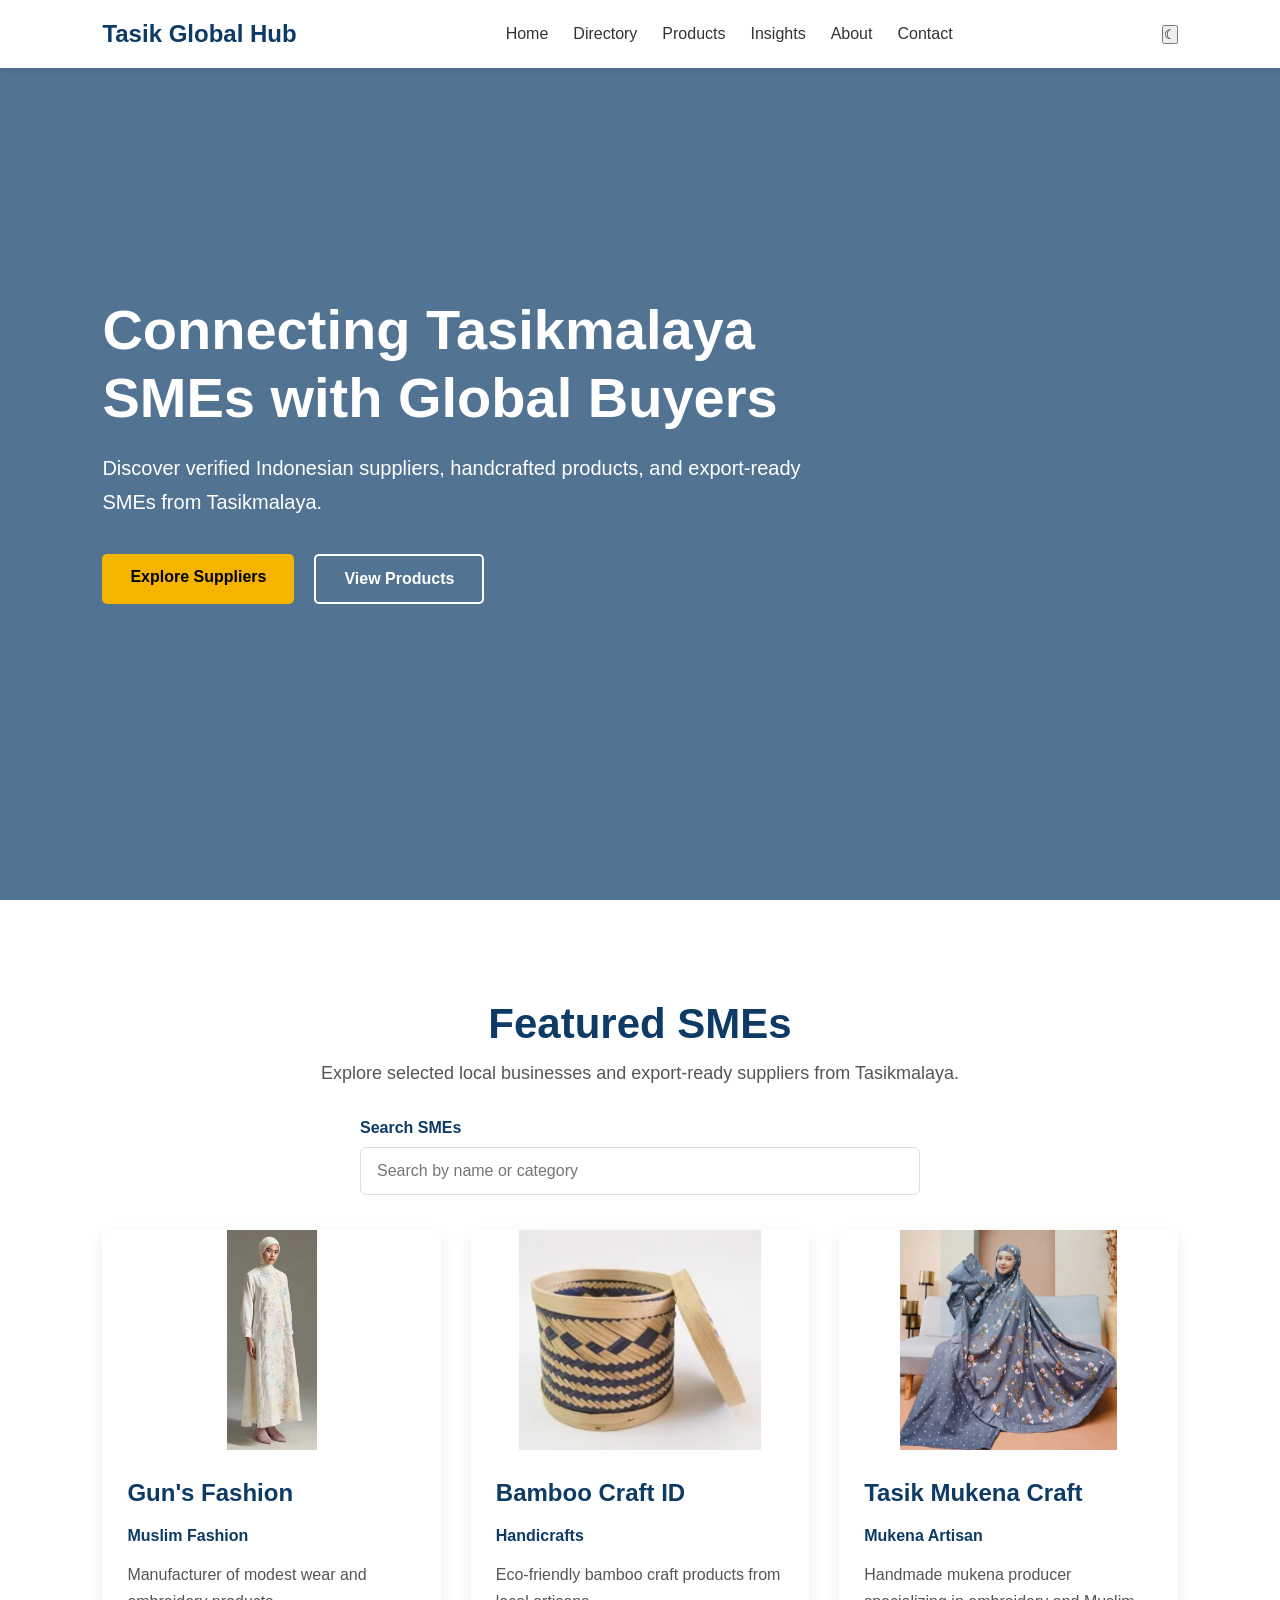
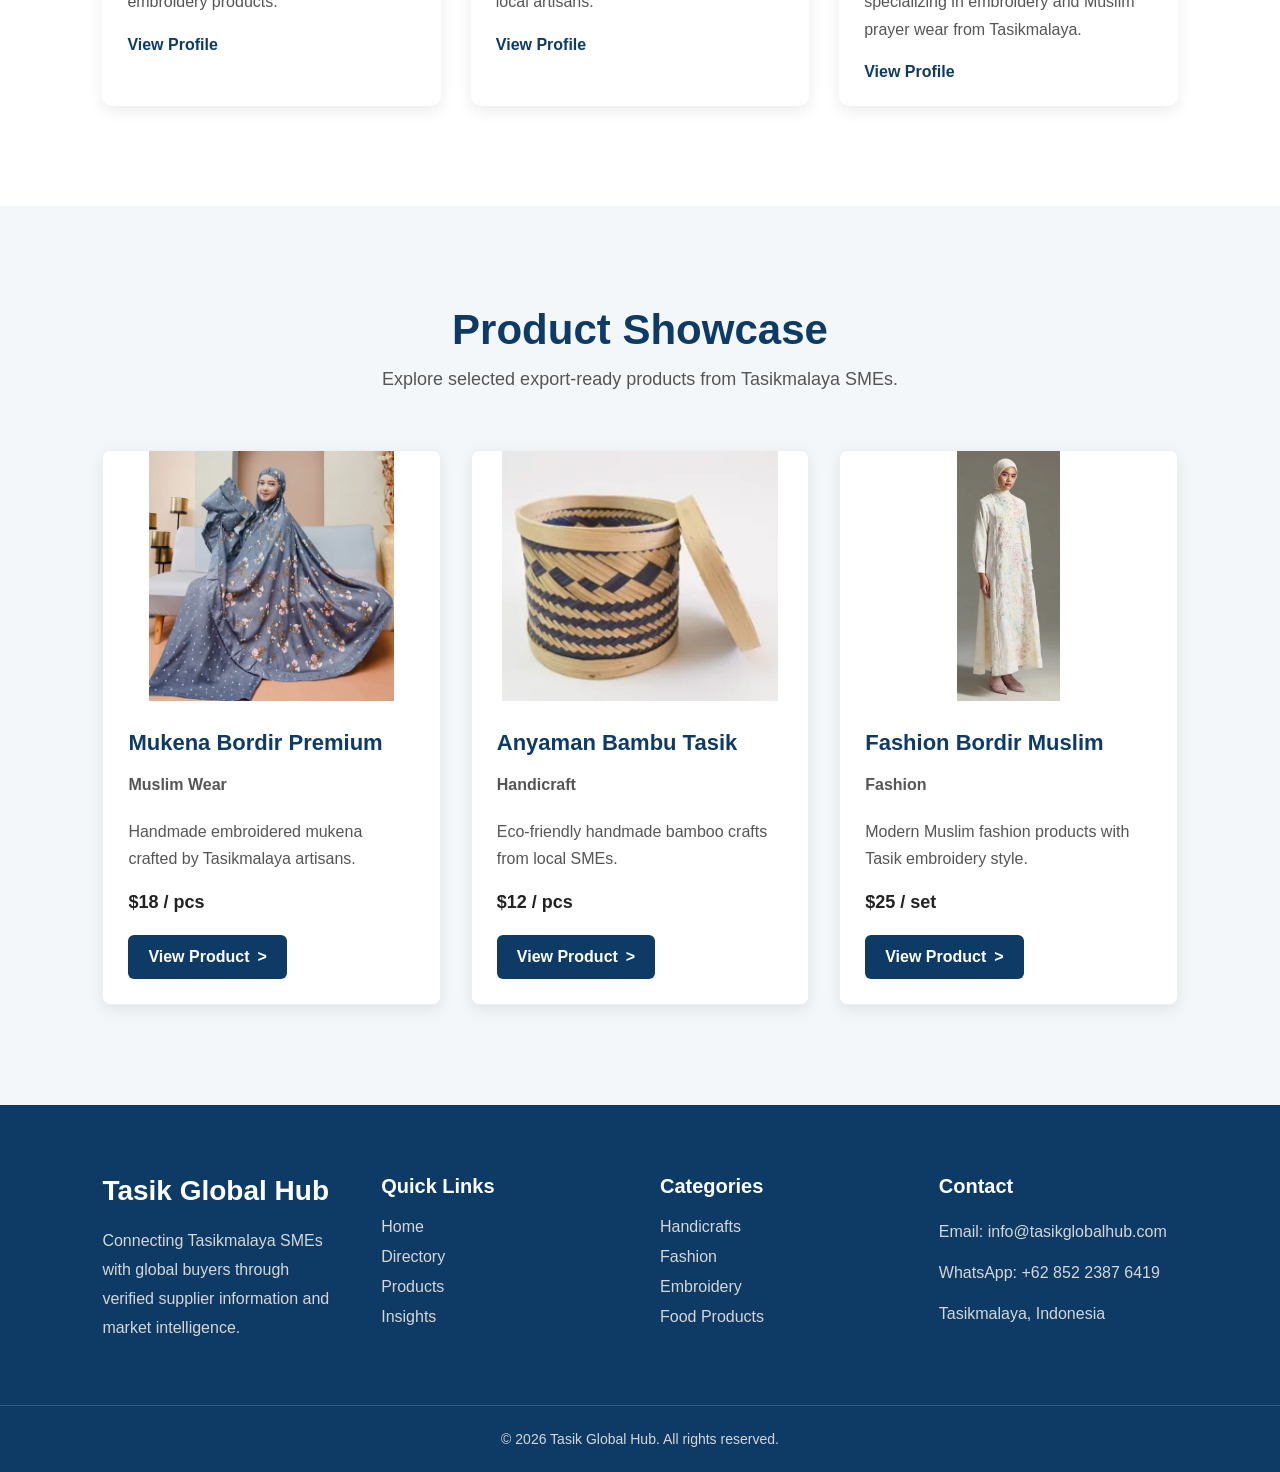
==== index.html @ 056c93d9 "Initial commit UKM Tasik website" ====
<!DOCTYPE html>
<html lang="en">
<head>
    <meta charset="UTF-8">
    <meta name="viewport" content="width=device-width, initial-scale=1.0">

    <title>Tasik Global Hub</title>

    <link rel="stylesheet" href="css/style.css">
</head>

<body>

    <!-- HEADER -->

    <header class="header">

        <div class="logo">
            Tasik Global Hub
        </div>

        <nav class="nav">
            <a href="#home">Home</a>
            <a href="#directory">Directory</a>
            <a href="#">Products</a>
            <a href="#">Insights</a>
            <a href="#">About</a>
            <a href="#contact">Contact</a>
        </nav>

        <button class="theme-toggle" type="button" aria-label="Switch to dark mode" aria-pressed="false">
            <span class="theme-toggle-icon" aria-hidden="true">☾</span>
        </button>

    </header>


    <!-- HERO SECTION -->

    <section class="hero" id="home">

        <div class="hero-content">

            <h1>
                Connecting Tasikmalaya SMEs with Global Buyers
            </h1>

            <p>
                Discover verified Indonesian suppliers, handcrafted products,
                and export-ready SMEs from Tasikmalaya.
            </p>

            <div class="hero-buttons">

                <a href="#directory" class="btn-primary">
                    Explore Suppliers
                </a>

                <a href="#products" class="btn-secondary">
                    View Products
                </a>

            </div>

        </div>

    </section>
<!-- FEATURED SMEs -->

<section class="featured-smes" id="directory">

    <div class="section-title">

        <h2>Featured SMEs</h2>

        <p>
            Explore selected local businesses and export-ready suppliers
            from Tasikmalaya.
        </p>

    </div>


    <div class="sme-search">
        <label for="smeSearchInput">Search SMEs</label>
        <input
            type="search"
            id="smeSearchInput"
            placeholder="Search by name or category"
            autocomplete="off"
        >
    </div>

    <div class="sme-container" id="smeContainer">

    </div>

    <p class="empty-message" id="smeEmptyMessage">
        No SMEs found. Try another name or category.
    </p>

</section>

<!-- PRODUCT SHOWCASE -->

<section class="products-section" id="products">

    <div class="section-title">

        <h2>Product Showcase</h2>

        <p>
            Explore selected export-ready products from Tasikmalaya SMEs.
        </p>

    </div>

    <div class="products-container" id="productsContainer">

    </div>

</section>

<!-- FOOTER -->

<footer class="footer" id="contact">

    <div class="footer-container">

        <!-- COLUMN 1 -->

        <div class="footer-column">

            <h3>Tasik Global Hub</h3>

            <p>
                Connecting Tasikmalaya SMEs with global buyers through
                verified supplier information and market intelligence.
            </p>

        </div>


        <!-- COLUMN 2 -->

        <div class="footer-column">

            <h4>Quick Links</h4>

            <a href="#">Home</a>
            <a href="#">Directory</a>
            <a href="#">Products</a>
            <a href="#">Insights</a>

        </div>


        <!-- COLUMN 3 -->

        <div class="footer-column">

            <h4>Categories</h4>

            <a href="#">Handicrafts</a>
            <a href="#">Fashion</a>
            <a href="#">Embroidery</a>
            <a href="#">Food Products</a>

        </div>


        <!-- COLUMN 4 -->

        <div class="footer-column">

            <h4>Contact</h4>

            <p>Email: info@tasikglobalhub.com</p>

            <p>WhatsApp: +62 852 2387 6419</p>

            <p>Tasikmalaya, Indonesia</p>

        </div>

    </div>


    <!-- FOOTER BOTTOM -->

    <div class="footer-bottom">

        <p>
            © 2026 Tasik Global Hub. All rights reserved.
        </p>

    </div>

</footer>

<script src="js/script.js"></script>

</body>
</html>
---- css/style.css ----
/* RESET */
/* SMOOTH SCROLL */

html {
    scroll-behavior: smooth;
}

section {
    scroll-margin-top: 90px;
}

:root {
    color-scheme: light;

    --color-page: #f4f7fa;
    --color-surface: #ffffff;
    --color-surface-alt: #f4f7fa;
    --color-text: #222222;
    --color-muted: #555555;
    --color-brand: #0d3b66;
    --color-brand-hover: #14508a;
    --color-accent: #f4b400;
    --color-accent-hover: #ffd24d;
    --color-footer-text: #d6d6d6;
    --shadow-card: 0 5px 15px rgba(0,0,0,0.08);
    --shadow-header: 0 2px 10px rgba(0,0,0,0.08);
}

body.dark-mode {
    color-scheme: dark;

    --color-page: #0f1720;
    --color-surface: #17212d;
    --color-surface-alt: #101a25;
    --color-text: #edf3f8;
    --color-muted: #b8c5d1;
    --color-brand: #82c7ff;
    --color-brand-hover: #a9d8ff;
    --color-accent: #ffc857;
    --color-accent-hover: #ffe08a;
    --color-footer-text: #c9d6e2;
    --shadow-card: 0 10px 28px rgba(0,0,0,0.35);
    --shadow-header: 0 2px 18px rgba(0,0,0,0.32);
}

* {
    margin: 0;
    padding: 0;
    box-sizing: border-box;
}


/* BODY */

body {
    font-family: Arial, sans-serif;
    background-color: #f4f7fa;
    color: #222;
}


/* HEADER */

.header {
    width: 100%;
    padding: 20px 8%;

    display: flex;
    justify-content: space-between;
    align-items: center;

    background-color: white;

    position: fixed;
    top: 0;

    box-shadow: 0 2px 10px rgba(0,0,0,0.08);

    z-index: 1000;
}


/* LOGO */

.logo {
    font-size: 24px;
    font-weight: bold;
    color: #0d3b66;
}


/* NAVIGATION */

.nav {
    display: flex;
    gap: 25px;
}

.nav a {
    text-decoration: none;
    color: #333;
    font-weight: 500;
}

.nav a:hover {
    color: #0d3b66;
}


/* HERO SECTION */

.hero {
    width: 100%;
    height: 100vh;

    background: linear-gradient(
        rgba(13,59,102,0.7),
        rgba(13,59,102,0.7)
    ),
    url('https://images.unsplash.com/photo-1520607162513-77705c0f0d4a?q=80&w=1470&auto=format&fit=crop');

    background-size: cover;
    background-position: center;

    display: flex;
    align-items: center;

    padding: 0 8%;

    color: white;
}


/* HERO CONTENT */

.hero-content {
    max-width: 700px;
}

.hero-content h1 {
    font-size: 56px;
    line-height: 1.2;
    margin-bottom: 20px;
}

.hero-content p {
    font-size: 20px;
    line-height: 1.7;
    margin-bottom: 35px;
}


/* BUTTONS */

.hero-buttons {
    display: flex;
    gap: 20px;
}

.btn-primary,
.btn-secondary {
    padding: 14px 28px;
    border-radius: 5px;

    text-decoration: none;

    font-weight: bold;

    transition: 0.3s;
}


/* PRIMARY BUTTON */

.btn-primary {
    background-color: #f4b400;
    color: black;
}

.btn-primary:hover {
    background-color: #ffd24d;
}


/* SECONDARY BUTTON */

.btn-secondary {
    border: 2px solid white;
    color: white;
}

.btn-secondary:hover {
    background-color: white;
    color: #0d3b66;
}

/* FEATURED SMEs */

.featured-smes {
    padding: 100px 8%;
    background-color: white;
}


/* SECTION TITLE */

.section-title {
    text-align: center;
    margin-bottom: 60px;
}

.section-title h2 {
    font-size: 42px;
    color: #0d3b66;
    margin-bottom: 15px;
}

.section-title p {
    font-size: 18px;
    color: #555;
}

.sme-search {
    max-width: 560px;
    margin: -25px auto 35px;
}

.sme-search label {
    display: block;
    margin-bottom: 10px;
    color: #0d3b66;
    font-weight: bold;
}

.sme-search input {
    width: 100%;
    padding: 14px 16px;
    border: 1px solid #d7e0e8;
    border-radius: 6px;
    background-color: #fff;
    color: #222;
    font-size: 16px;
    outline: none;
    transition: 0.3s;
}

.sme-search input:focus {
    border-color: #0d3b66;
    box-shadow: 0 0 0 3px rgba(13,59,102,0.12);
}

.empty-message {
    display: none;
    margin-top: 30px;
    color: #555;
    font-size: 17px;
    text-align: center;
}


/* SME CONTAINER */

.sme-container {
    display: grid;

    grid-template-columns: repeat(auto-fit, minmax(300px, 1fr));

    gap: 30px;
}


/* SME CARD */

.sme-card {
    background-color: #fff;

    border-radius: 10px;

    overflow: hidden;

    box-shadow: 0 5px 15px rgba(0,0,0,0.08);

    transition: 0.3s;
}

.sme-card:hover {
    transform: translateY(-8px);
}


/* IMAGE */

.sme-card img {
    width: 100%;
    height: 220px;

    object-fit: contain;
     background-color: #fff;
}


/* CONTENT */

.sme-content {
    padding: 25px;
}

.sme-content h3 {
    font-size: 24px;
    margin-bottom: 15px;

    color: #0d3b66;
}

.sme-content .sme-category {
    margin-bottom: 12px;
    color: #0d3b66;
    font-weight: bold;
}

.sme-content p {
    font-size: 16px;
    line-height: 1.7;

    color: #555;

    margin-bottom: 20px;
}


/* BUTTON */

.sme-content a {
    text-decoration: none;

    color: #0d3b66;

    font-weight: bold;
}
/* FOOTER */

.footer {
    background-color: #0d3b66;
    color: white;

    padding-top: 70px;
}


/* FOOTER CONTAINER */

.footer-container {
    width: 100%;

    padding: 0 8% 50px;

    display: grid;

    grid-template-columns: repeat(auto-fit, minmax(220px, 1fr));

    gap: 40px;
}


/* FOOTER COLUMN */

.footer-column h3,
.footer-column h4 {
    margin-bottom: 20px;
}

.footer-column h3 {
    font-size: 28px;
}

.footer-column h4 {
    font-size: 20px;
}


/* TEXT */

.footer-column p {
    line-height: 1.8;
    color: #d6d6d6;

    margin-bottom: 12px;
}


/* LINKS */

.footer-column a {
    display: block;

    margin-bottom: 12px;

    text-decoration: none;

    color: #d6d6d6;

    transition: 0.3s;
}

.footer-column a:hover {
    color: #f4b400;
}


/* FOOTER BOTTOM */

.footer-bottom {
    border-top: 1px solid rgba(255,255,255,0.15);

    text-align: center;

    padding: 25px 8%;

    color: #d6d6d6;

    font-size: 14px;
}
/* =========================
   RESPONSIVE MOBILE
========================= */

@media (max-width: 768px) {

    /* HEADER */

    .header {
        flex-direction: column;
        gap: 15px;

        padding: 20px 5%;
    }


    /* NAVIGATION */

    .nav {
        flex-wrap: wrap;
        justify-content: center;

        gap: 15px;
    }


    /* HERO */

    .hero {
        text-align: center;

        justify-content: center;

        padding: 0 5%;
    }


    .hero-content h1 {
        font-size: 38px;
    }


    .hero-content p {
        font-size: 18px;
    }


    /* BUTTONS */

    .hero-buttons {
        flex-direction: column;

        align-items: center;
    }

    section {
        scroll-margin-top: 155px;
    }


    .btn-primary,
    .btn-secondary {
        width: 220px;

        text-align: center;
    }


    /* SECTION TITLE */

    .section-title h2 {
        font-size: 32px;
    }


    /* SME CARD */

    .sme-card img {
        height: 200px;
    }


    /* FOOTER */

    .footer {
        text-align: center;
    }

}

/* PRODUCTS SECTION */

.products-section {
    padding: 100px 8%;
    background-color: #f4f7fa;
}


/* PRODUCTS CONTAINER */

.products-container {
    display: grid;

    grid-template-columns: repeat(auto-fit, minmax(300px, 1fr));

    gap: 30px;
}

/* PRODUCT CARD */

.product-card {
    background-color: white;

    border: 1px solid rgba(13,59,102,0.08);

    border-radius: 8px;

    overflow: hidden;

    box-shadow: 0 5px 15px rgba(0,0,0,0.08);

    color: inherit;

    text-decoration: none;

    transition: transform 0.3s ease, box-shadow 0.3s ease, border-color 0.3s ease;
}

.product-card:hover,
.product-card:focus-visible {
    border-color: rgba(13,59,102,0.22);
    box-shadow: 0 16px 32px rgba(13,59,102,0.15);
    transform: translateY(-8px);
}

.product-card:focus-visible {
    outline: 3px solid rgba(244,180,0,0.55);
    outline-offset: 4px;
}


/* PRODUCT IMAGE */

.product-card img {
    width: 100%;
    height: 250px;

    object-fit: contain;

    background-color: white;

    transition: transform 0.3s ease;
}

.product-card:hover img,
.product-card:focus-visible img {
    transform: scale(1.04);
}


/* PRODUCT CONTENT */

.product-content {
    padding: 25px;
}

.product-content h3 {
    font-size: 22px;

    color: #0d3b66;

    margin-bottom: 15px;
}

.product-category {
    color: #0d3b66;
    font-weight: bold;
}

.product-content p {
    color: #555;

    line-height: 1.7;

    margin-bottom: 20px;
}

.product-content strong {
    display: block;
    margin-bottom: 22px;
    color: #222;
    font-size: 18px;
}


/* PRODUCT BUTTON */

.product-button {
    display: inline-flex;
    align-items: center;
    justify-content: center;
    gap: 8px;

    min-height: 44px;
    padding: 11px 20px;

    background-color: #0d3b66;

    color: white;

    border-radius: 6px;

    font-weight: bold;

    transition: background-color 0.3s ease, transform 0.3s ease;
}

.product-button::after {
    content: ">";
    transition: transform 0.3s ease;
}

.product-card:hover .product-button,
.product-card:focus-visible .product-button {
    background-color: #14508a;
    transform: translateY(-2px);
}

.product-card:hover .product-button::after,
.product-card:focus-visible .product-button::after {
    transform: translateX(4px);
}

@media (max-width: 768px) {
    .products-section {
        padding: 80px 5%;
    }

    .product-card:hover {
        transform: none;
    }

    .product-button {
        width: 100%;
    }
}
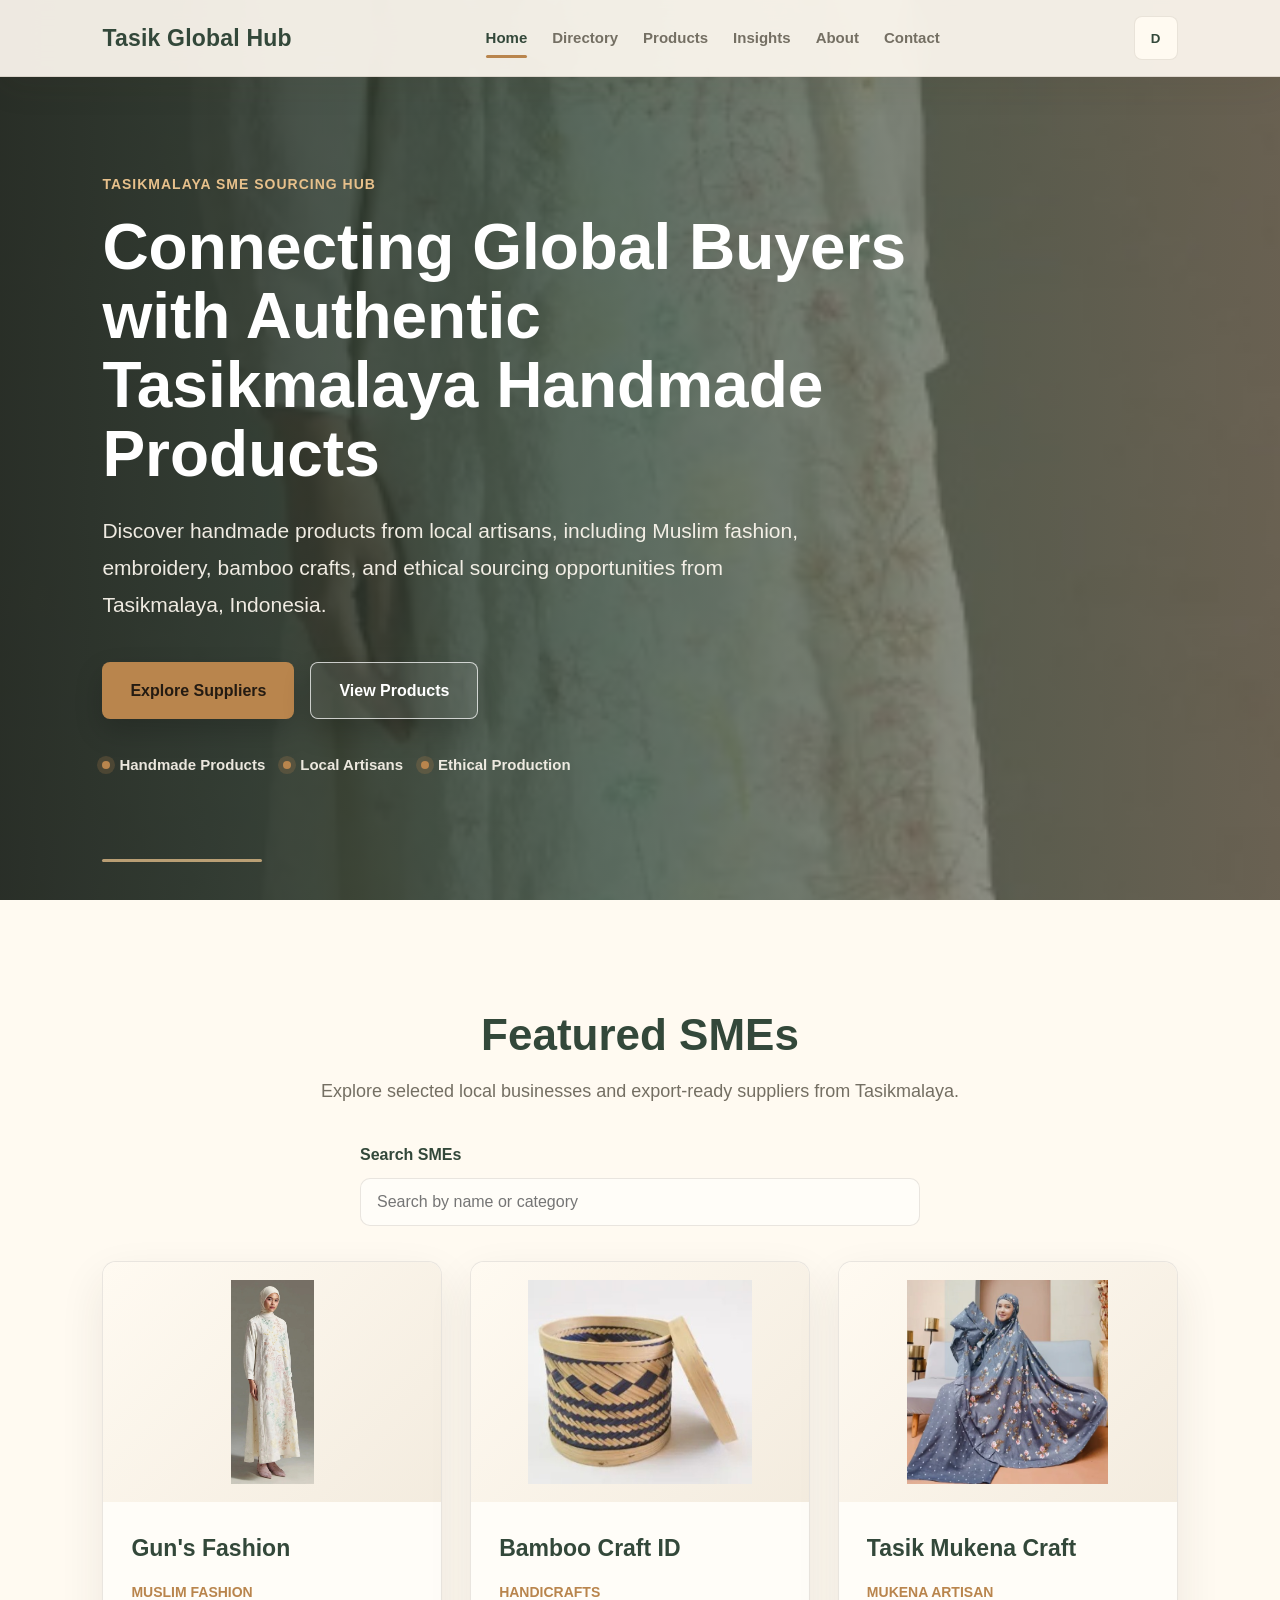
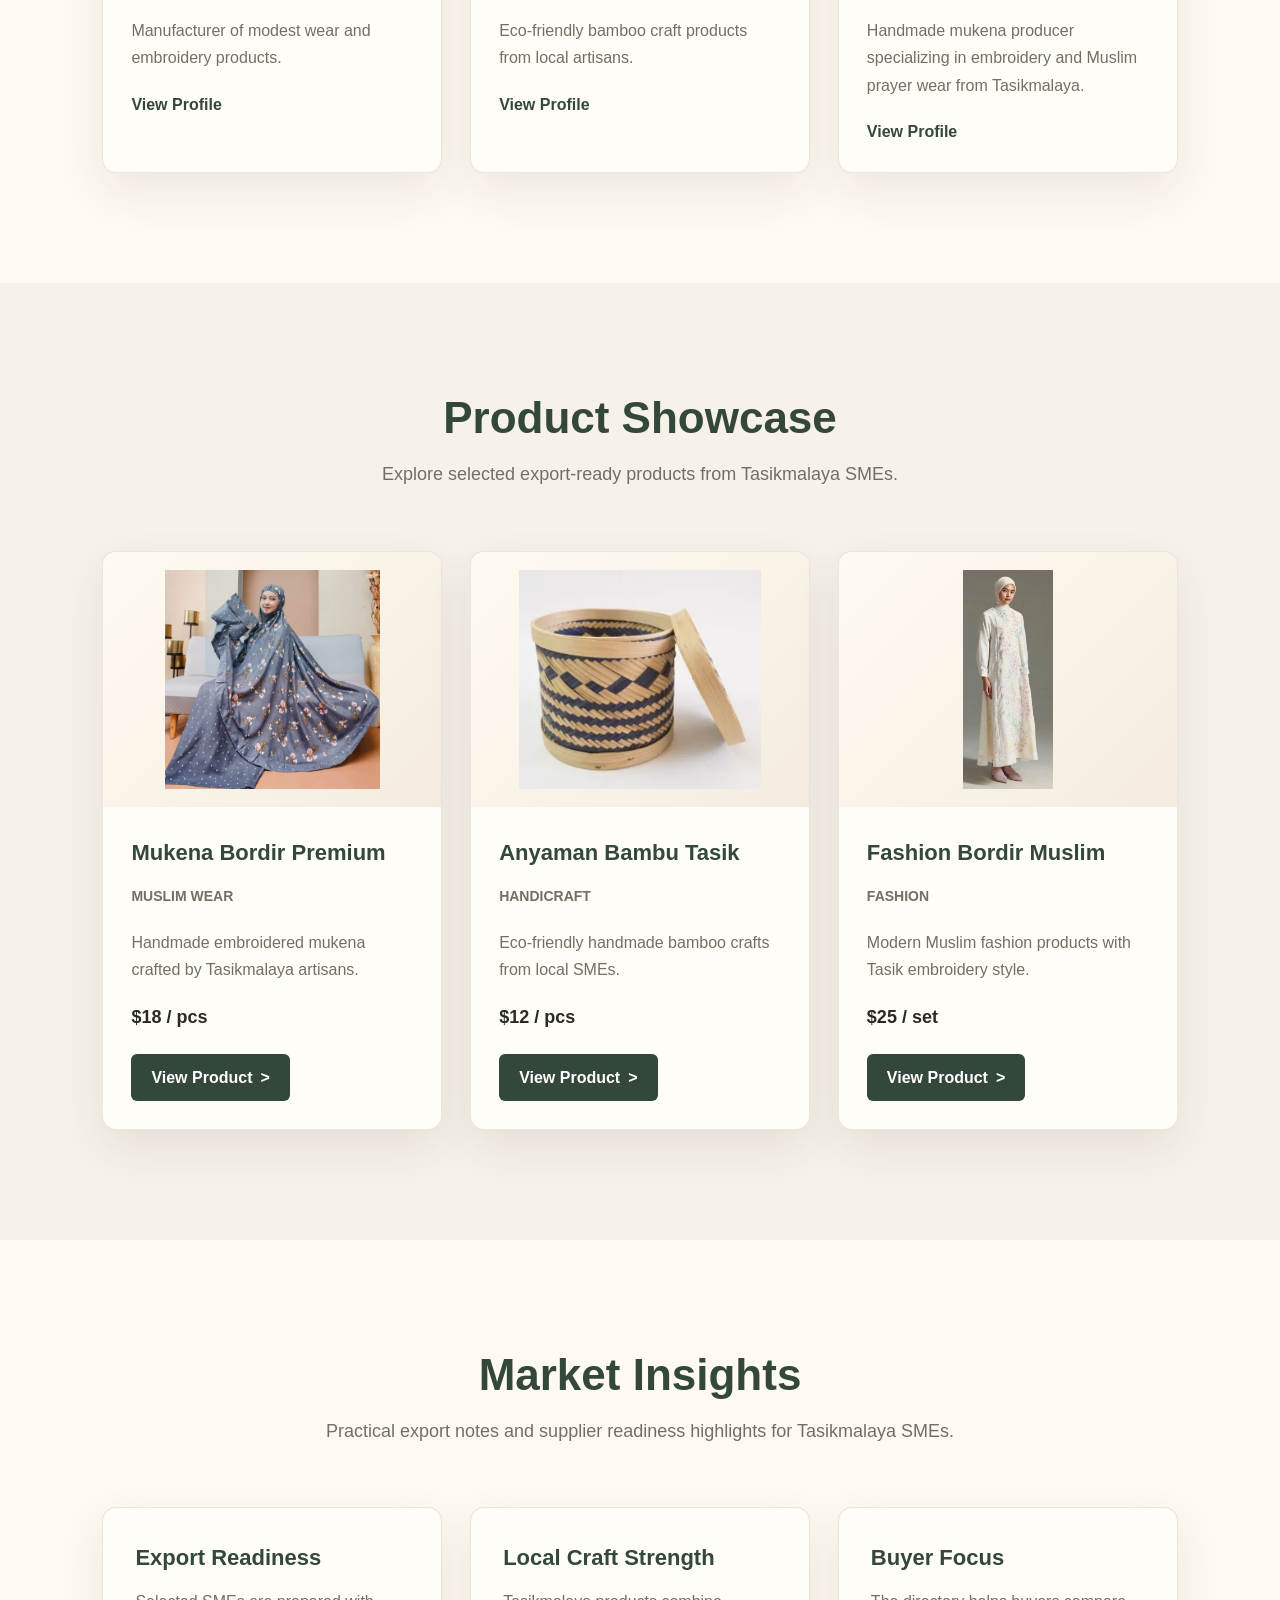
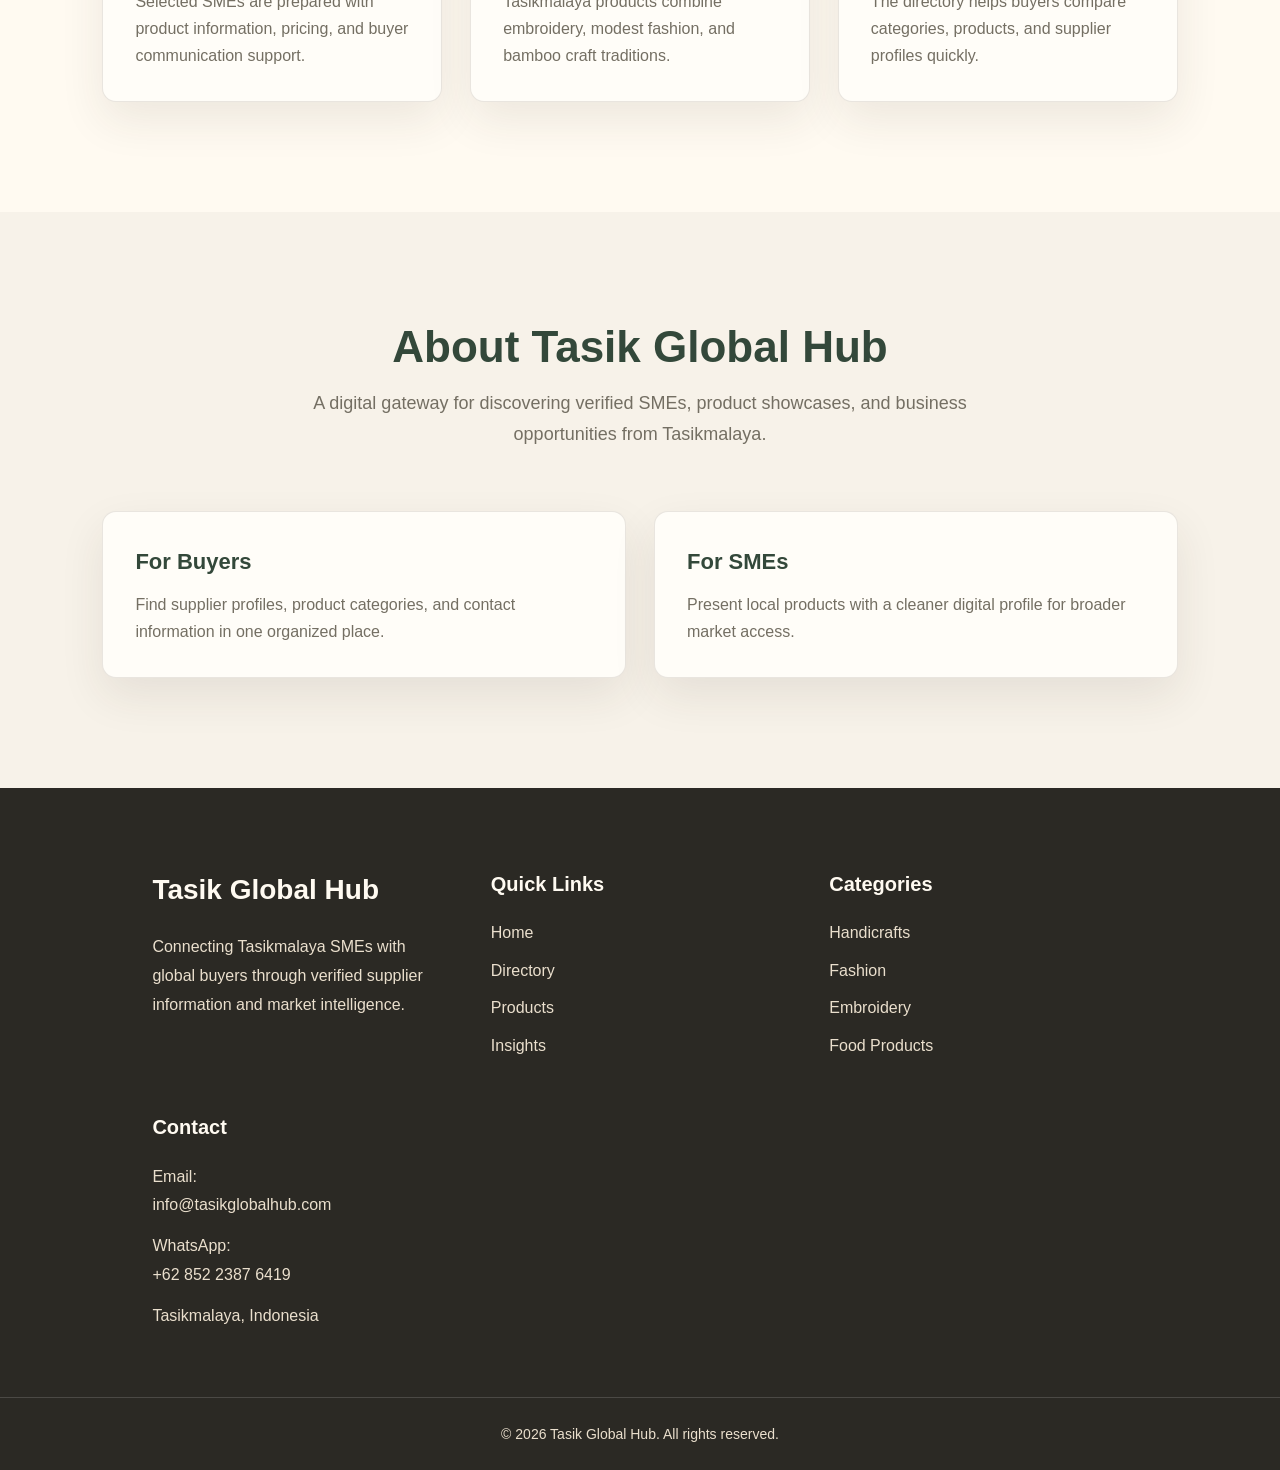
==== commit d561b6b9: "Stable artisan sourcing platform version" ====
--- a/index.html
+++ b/index.html
@@ -19,17 +19,23 @@
             Tasik Global Hub
         </div>
 
+        <button class="nav-toggle" type="button" aria-label="Open navigation menu" aria-expanded="false">
+            <span></span>
+            <span></span>
+            <span></span>
+        </button>
+
         <nav class="nav">
-            <a href="#home">Home</a>
-            <a href="#directory">Directory</a>
-            <a href="#">Products</a>
-            <a href="#">Insights</a>
-            <a href="#">About</a>
-            <a href="#contact">Contact</a>
+            <a href="#home" class="nav-link active">Home</a>
+            <a href="#directory" class="nav-link">Directory</a>
+            <a href="#products" class="nav-link">Products</a>
+            <a href="#insights" class="nav-link">Insights</a>
+            <a href="#about" class="nav-link">About</a>
+            <a href="#contact" class="nav-link">Contact</a>
         </nav>
 
         <button class="theme-toggle" type="button" aria-label="Switch to dark mode" aria-pressed="false">
-            <span class="theme-toggle-icon" aria-hidden="true">☾</span>
+            <span class="theme-toggle-icon" aria-hidden="true">D</span>
         </button>
 
     </header>
@@ -41,13 +47,18 @@
 
         <div class="hero-content">
 
+            <p class="hero-eyebrow">
+                Tasikmalaya SME Sourcing Hub
+            </p>
+
             <h1>
-                Connecting Tasikmalaya SMEs with Global Buyers
+                Connecting Global Buyers with Authentic Tasikmalaya Handmade Products
             </h1>
 
-            <p>
-                Discover verified Indonesian suppliers, handcrafted products,
-                and export-ready SMEs from Tasikmalaya.
+            <p class="hero-subheadline">
+                Discover handmade products from local artisans, including Muslim fashion,
+                embroidery, bamboo crafts, and ethical sourcing opportunities from
+                Tasikmalaya, Indonesia.
             </p>
 
             <div class="hero-buttons">
@@ -60,6 +71,12 @@
                     View Products
                 </a>
 
+            </div>
+
+            <div class="hero-trust" aria-label="Marketplace strengths">
+                <span>Handmade Products</span>
+                <span>Local Artisans</span>
+                <span>Ethical Production</span>
             </div>
 
         </div>
@@ -121,6 +138,77 @@
 
 </section>
 
+<!-- INSIGHTS -->
+
+<section class="info-section" id="insights">
+
+    <div class="section-title">
+
+        <h2>Market Insights</h2>
+
+        <p>
+            Practical export notes and supplier readiness highlights for
+            Tasikmalaya SMEs.
+        </p>
+
+    </div>
+
+    <div class="insight-grid">
+
+        <article class="insight-item">
+            <h3>Export Readiness</h3>
+            <p>Selected SMEs are prepared with product information, pricing, and buyer communication support.</p>
+        </article>
+
+        <article class="insight-item">
+            <h3>Local Craft Strength</h3>
+            <p>Tasikmalaya products combine embroidery, modest fashion, and bamboo craft traditions.</p>
+        </article>
+
+        <article class="insight-item">
+            <h3>Buyer Focus</h3>
+            <p>The directory helps buyers compare categories, products, and supplier profiles quickly.</p>
+        </article>
+
+    </div>
+
+</section>
+
+<!-- ABOUT -->
+
+<section class="about-section" id="about">
+
+    <div class="about-content">
+
+        <div class="section-title">
+
+            <h2>About Tasik Global Hub</h2>
+
+            <p>
+                A digital gateway for discovering verified SMEs, product
+                showcases, and business opportunities from Tasikmalaya.
+            </p>
+
+        </div>
+
+        <div class="about-grid">
+
+            <div>
+                <h3>For Buyers</h3>
+                <p>Find supplier profiles, product categories, and contact information in one organized place.</p>
+            </div>
+
+            <div>
+                <h3>For SMEs</h3>
+                <p>Present local products with a cleaner digital profile for broader market access.</p>
+            </div>
+
+        </div>
+
+    </div>
+
+</section>
+
 <!-- FOOTER -->
 
 <footer class="footer" id="contact">
@@ -147,10 +235,10 @@
 
             <h4>Quick Links</h4>
 
-            <a href="#">Home</a>
-            <a href="#">Directory</a>
-            <a href="#">Products</a>
-            <a href="#">Insights</a>
+            <a href="#home">Home</a>
+            <a href="#directory">Directory</a>
+            <a href="#products">Products</a>
+            <a href="#insights">Insights</a>
 
         </div>
 
@@ -161,10 +249,10 @@
 
             <h4>Categories</h4>
 
-            <a href="#">Handicrafts</a>
-            <a href="#">Fashion</a>
-            <a href="#">Embroidery</a>
-            <a href="#">Food Products</a>
+            <a href="#directory">Handicrafts</a>
+            <a href="#directory">Fashion</a>
+            <a href="#directory">Embroidery</a>
+            <a href="#products">Food Products</a>
 
         </div>
 
@@ -175,9 +263,9 @@
 
             <h4>Contact</h4>
 
-            <p>Email: info@tasikglobalhub.com</p>
-
-            <p>WhatsApp: +62 852 2387 6419</p>
+            <p>Email: <a href="mailto:info@tasikglobalhub.com">info@tasikglobalhub.com</a></p>
+
+            <p>WhatsApp: <a href="https://wa.me/6285223876419">+62 852 2387 6419</a></p>
 
             <p>Tasikmalaya, Indonesia</p>
 
@@ -191,7 +279,7 @@
     <div class="footer-bottom">
 
         <p>
-            © 2026 Tasik Global Hub. All rights reserved.
+            &copy; 2026 Tasik Global Hub. All rights reserved.
         </p>
 
     </div>
--- a/css/style.css
+++ b/css/style.css
@@ -12,18 +12,22 @@
 :root {
     color-scheme: light;
 
-    --color-page: #f4f7fa;
-    --color-surface: #ffffff;
-    --color-surface-alt: #f4f7fa;
-    --color-text: #222222;
-    --color-muted: #555555;
-    --color-brand: #0d3b66;
-    --color-brand-hover: #14508a;
-    --color-accent: #f4b400;
-    --color-accent-hover: #ffd24d;
-    --color-footer-text: #d6d6d6;
-    --shadow-card: 0 5px 15px rgba(0,0,0,0.08);
-    --shadow-header: 0 2px 10px rgba(0,0,0,0.08);
+    --color-page: #f7f2e9;
+    --color-surface: #fffaf1;
+    --color-surface-alt: #efe5d5;
+    --color-card: #fffdf8;
+    --color-text: #2b2924;
+    --color-muted: #746f63;
+    --color-brand: #33483a;
+    --color-brand-hover: #243329;
+    --color-accent: #b9854d;
+    --color-accent-hover: #d3a26d;
+    --color-border: rgba(76, 61, 43, 0.12);
+    --color-footer-text: #eadfcd;
+    --shadow-card: 0 18px 45px rgba(58,45,31,0.09);
+    --shadow-card-hover: 0 24px 58px rgba(58,45,31,0.16);
+    --shadow-header: 0 10px 35px rgba(58,45,31,0.08);
+    --container-max: 1180px;
 }
 
 body.dark-mode {
@@ -32,6 +36,7 @@
     --color-page: #0f1720;
     --color-surface: #17212d;
     --color-surface-alt: #101a25;
+    --color-card: #1d2a36;
     --color-text: #edf3f8;
     --color-muted: #b8c5d1;
     --color-brand: #82c7ff;
@@ -53,9 +58,24 @@
 /* BODY */
 
 body {
-    font-family: Arial, sans-serif;
-    background-color: #f4f7fa;
-    color: #222;
+    font-family: "Segoe UI", Arial, sans-serif;
+    background:
+        linear-gradient(180deg, var(--color-surface) 0%, var(--color-page) 42%, var(--color-surface-alt) 100%);
+    color: var(--color-text);
+    line-height: 1.6;
+}
+
+body::before {
+    content: "";
+    position: fixed;
+    inset: 0;
+    pointer-events: none;
+    background-image:
+        linear-gradient(rgba(76,61,43,0.035) 1px, transparent 1px),
+        linear-gradient(90deg, rgba(76,61,43,0.035) 1px, transparent 1px);
+    background-size: 44px 44px;
+    opacity: 0.45;
+    z-index: -1;
 }
 
 
@@ -63,18 +83,21 @@
 
 .header {
     width: 100%;
-    padding: 20px 8%;
+    padding: 16px 8%;
 
     display: flex;
     justify-content: space-between;
     align-items: center;
-
-    background-color: white;
+    gap: 24px;
+
+    background-color: rgba(255,250,241,0.92);
+    border-bottom: 1px solid var(--color-border);
+    backdrop-filter: blur(18px);
 
     position: fixed;
     top: 0;
 
-    box-shadow: 0 2px 10px rgba(0,0,0,0.08);
+    box-shadow: var(--shadow-header);
 
     z-index: 1000;
 }
@@ -83,9 +106,10 @@
 /* LOGO */
 
 .logo {
-    font-size: 24px;
+    font-size: 23px;
     font-weight: bold;
-    color: #0d3b66;
+    color: var(--color-brand);
+    letter-spacing: 0.2px;
 }
 
 
@@ -93,17 +117,88 @@
 
 .nav {
     display: flex;
+    flex: 1;
     gap: 25px;
+    justify-content: center;
 }
 
 .nav a {
+    position: relative;
+    padding: 8px 0;
     text-decoration: none;
-    color: #333;
-    font-weight: 500;
-}
-
-.nav a:hover {
-    color: #0d3b66;
+    color: var(--color-muted);
+    font-size: 15px;
+    font-weight: 600;
+    transition: color 0.3s ease;
+}
+
+.nav a::after {
+    content: "";
+    position: absolute;
+    left: 0;
+    bottom: 0;
+    width: 100%;
+    height: 3px;
+    border-radius: 999px;
+    background-color: var(--color-accent);
+    transform: scaleX(0);
+    transform-origin: center;
+    transition: transform 0.3s ease;
+}
+
+.nav a:hover,
+.nav a.active {
+    color: var(--color-brand);
+}
+
+.nav a:hover::after,
+.nav a.active::after {
+    transform: scaleX(1);
+}
+
+.nav-toggle {
+    display: none;
+    width: 44px;
+    height: 44px;
+    border: 1px solid var(--color-border);
+    border-radius: 8px;
+    background-color: var(--color-surface);
+    cursor: pointer;
+    align-items: center;
+    justify-content: center;
+    flex-direction: column;
+    gap: 5px;
+}
+
+.nav-toggle span {
+    width: 20px;
+    height: 2px;
+    border-radius: 999px;
+    background-color: var(--color-brand);
+    transition: transform 0.3s ease, opacity 0.3s ease;
+}
+
+.header.nav-open .nav-toggle span:nth-child(1) {
+    transform: translateY(7px) rotate(45deg);
+}
+
+.header.nav-open .nav-toggle span:nth-child(2) {
+    opacity: 0;
+}
+
+.header.nav-open .nav-toggle span:nth-child(3) {
+    transform: translateY(-7px) rotate(-45deg);
+}
+
+.theme-toggle {
+    width: 44px;
+    height: 44px;
+    border: 1px solid var(--color-border);
+    border-radius: 8px;
+    background-color: var(--color-surface);
+    color: var(--color-brand);
+    cursor: pointer;
+    font-weight: 800;
 }
 
 
@@ -111,13 +206,15 @@
 
 .hero {
     width: 100%;
-    height: 100vh;
+    min-height: 100vh;
 
     background: linear-gradient(
-        rgba(13,59,102,0.7),
-        rgba(13,59,102,0.7)
+        90deg,
+        rgba(32,38,31,0.9) 0%,
+        rgba(51,72,58,0.78) 48%,
+        rgba(81,64,45,0.42) 100%
     ),
-    url('https://images.unsplash.com/photo-1520607162513-77705c0f0d4a?q=80&w=1470&auto=format&fit=crop');
+    url('../images/embroidery.jpeg');
 
     background-size: cover;
     background-position: center;
@@ -125,28 +222,54 @@
     display: flex;
     align-items: center;
 
-    padding: 0 8%;
+    padding: 140px 8% 90px;
 
     color: white;
+    position: relative;
+}
+
+.hero::after {
+    content: "";
+    position: absolute;
+    left: 8%;
+    bottom: 38px;
+    width: 160px;
+    height: 3px;
+    border-radius: 999px;
+    background-color: rgba(231,192,139,0.75);
 }
 
 
 /* HERO CONTENT */
 
 .hero-content {
-    max-width: 700px;
+    max-width: 860px;
+    position: relative;
+    z-index: 1;
+}
+
+.hero-eyebrow {
+    margin-bottom: 18px;
+    color: #e7c08b;
+    font-size: 14px;
+    font-weight: bold;
+    letter-spacing: 1px;
+    text-transform: uppercase;
 }
 
 .hero-content h1 {
-    font-size: 56px;
-    line-height: 1.2;
-    margin-bottom: 20px;
-}
-
-.hero-content p {
-    font-size: 20px;
-    line-height: 1.7;
-    margin-bottom: 35px;
+    max-width: 820px;
+    font-size: 64px;
+    line-height: 1.08;
+    margin-bottom: 24px;
+}
+
+.hero-subheadline {
+    max-width: 720px;
+    font-size: 21px;
+    line-height: 1.75;
+    margin-bottom: 38px;
+    color: rgba(255,250,241,0.92);
 }
 
 
@@ -154,51 +277,89 @@
 
 .hero-buttons {
     display: flex;
-    gap: 20px;
+    gap: 16px;
+    flex-wrap: wrap;
 }
 
 .btn-primary,
 .btn-secondary {
-    padding: 14px 28px;
-    border-radius: 5px;
+    display: inline-flex;
+    align-items: center;
+    justify-content: center;
+    min-height: 52px;
+    padding: 15px 28px;
+    border-radius: 8px;
 
     text-decoration: none;
 
     font-weight: bold;
 
-    transition: 0.3s;
+    box-shadow: 0 12px 28px rgba(0,0,0,0.18);
+
+    transition: background-color 0.3s ease, color 0.3s ease, transform 0.3s ease, box-shadow 0.3s ease;
 }
 
 
 /* PRIMARY BUTTON */
 
 .btn-primary {
-    background-color: #f4b400;
-    color: black;
+    background-color: var(--color-accent);
+    color: #241b12;
 }
 
 .btn-primary:hover {
-    background-color: #ffd24d;
+    background-color: var(--color-accent-hover);
+    transform: translateY(-3px);
+    box-shadow: 0 16px 34px rgba(0,0,0,0.24);
 }
 
 
 /* SECONDARY BUTTON */
 
 .btn-secondary {
-    border: 2px solid white;
+    border: 1px solid rgba(255,255,255,0.72);
+    background-color: rgba(255,255,255,0.08);
     color: white;
 }
 
 .btn-secondary:hover {
     background-color: white;
-    color: #0d3b66;
+    color: var(--color-brand);
+    transform: translateY(-3px);
+    box-shadow: 0 16px 34px rgba(0,0,0,0.24);
+}
+
+.hero-trust {
+    display: flex;
+    flex-wrap: wrap;
+    gap: 18px;
+    margin-top: 34px;
+    color: rgba(255,250,241,0.9);
+    font-size: 15px;
+    font-weight: bold;
+}
+
+.hero-trust span {
+    display: inline-flex;
+    align-items: center;
+    gap: 9px;
+}
+
+.hero-trust span::before {
+    content: "";
+    width: 8px;
+    height: 8px;
+    border-radius: 50%;
+    background-color: var(--color-accent);
+    box-shadow: 0 0 0 5px rgba(185,133,77,0.22);
 }
 
 /* FEATURED SMEs */
 
 .featured-smes {
-    padding: 100px 8%;
-    background-color: white;
+    padding: 110px 8%;
+    background-color: var(--color-surface);
+    position: relative;
 }
 
 
@@ -206,18 +367,21 @@
 
 .section-title {
     text-align: center;
-    margin-bottom: 60px;
+    max-width: 760px;
+    margin: 0 auto 60px;
 }
 
 .section-title h2 {
-    font-size: 42px;
-    color: #0d3b66;
+    font-size: 44px;
+    line-height: 1.15;
+    color: var(--color-brand);
     margin-bottom: 15px;
 }
 
 .section-title p {
     font-size: 18px;
-    color: #555;
+    color: var(--color-muted);
+    line-height: 1.75;
 }
 
 .sme-search {
@@ -228,31 +392,31 @@
 .sme-search label {
     display: block;
     margin-bottom: 10px;
-    color: #0d3b66;
+    color: var(--color-brand);
     font-weight: bold;
 }
 
 .sme-search input {
     width: 100%;
     padding: 14px 16px;
-    border: 1px solid #d7e0e8;
-    border-radius: 6px;
-    background-color: #fff;
-    color: #222;
+    border: 1px solid var(--color-border);
+    border-radius: 10px;
+    background-color: var(--color-card);
+    color: var(--color-text);
     font-size: 16px;
     outline: none;
     transition: 0.3s;
 }
 
 .sme-search input:focus {
-    border-color: #0d3b66;
-    box-shadow: 0 0 0 3px rgba(13,59,102,0.12);
+    border-color: var(--color-accent);
+    box-shadow: 0 0 0 4px rgba(185,133,77,0.15);
 }
 
 .empty-message {
     display: none;
     margin-top: 30px;
-    color: #555;
+    color: var(--color-muted);
     font-size: 17px;
     text-align: center;
 }
@@ -262,67 +426,79 @@
 
 .sme-container {
     display: grid;
-
-    grid-template-columns: repeat(auto-fit, minmax(300px, 1fr));
-
-    gap: 30px;
+    max-width: var(--container-max);
+    margin: 0 auto;
+
+    grid-template-columns: repeat(auto-fit, minmax(280px, 1fr));
+
+    gap: 28px;
 }
 
 
 /* SME CARD */
 
 .sme-card {
-    background-color: #fff;
-
-    border-radius: 10px;
+    background-color: var(--color-card);
+
+    border: 1px solid var(--color-border);
+
+    border-radius: 14px;
 
     overflow: hidden;
 
-    box-shadow: 0 5px 15px rgba(0,0,0,0.08);
-
-    transition: 0.3s;
+    box-shadow: var(--shadow-card);
+
+    transition: transform 0.3s ease, box-shadow 0.3s ease, border-color 0.3s ease;
 }
 
 .sme-card:hover {
-    transform: translateY(-8px);
+    border-color: rgba(185,133,77,0.28);
+    box-shadow: var(--shadow-card-hover);
+    transform: translateY(-6px);
 }
 
 
 /* IMAGE */
 
 .sme-card img {
+    display: block;
     width: 100%;
-    height: 220px;
+    height: 240px;
+    padding: 18px;
 
     object-fit: contain;
-     background-color: #fff;
+    object-position: center;
+    background:
+        linear-gradient(135deg, rgba(255,250,241,0.96), rgba(239,229,213,0.72));
 }
 
 
 /* CONTENT */
 
 .sme-content {
-    padding: 25px;
+    padding: 28px;
 }
 
 .sme-content h3 {
-    font-size: 24px;
+    font-size: 23px;
     margin-bottom: 15px;
 
-    color: #0d3b66;
+    color: var(--color-brand);
 }
 
 .sme-content .sme-category {
     margin-bottom: 12px;
-    color: #0d3b66;
+    color: var(--color-accent);
     font-weight: bold;
+    font-size: 14px;
+    text-transform: uppercase;
 }
 
 .sme-content p {
     font-size: 16px;
     line-height: 1.7;
 
-    color: #555;
+    color: var(--color-muted);
 
     margin-bottom: 20px;
 }
@@ -333,17 +509,22 @@
 .sme-content a {
     text-decoration: none;
 
-    color: #0d3b66;
+    color: var(--color-brand);
 
     font-weight: bold;
+    transition: color 0.3s ease;
+}
+
+.sme-content a:hover {
+    color: var(--color-accent);
 }
 /* FOOTER */
 
 .footer {
-    background-color: #0d3b66;
+    background-color: #2b2924;
     color: white;
 
-    padding-top: 70px;
+    padding-top: 80px;
 }
 
 
@@ -352,7 +533,9 @@
 .footer-container {
     width: 100%;
 
-    padding: 0 8% 50px;
+    max-width: var(--container-max);
+    margin: 0 auto;
+    padding: 0 8% 54px;
 
     display: grid;
 
@@ -367,6 +550,7 @@
 .footer-column h3,
 .footer-column h4 {
     margin-bottom: 20px;
+    color: #fffaf1;
 }
 
 .footer-column h3 {
@@ -382,7 +566,7 @@
 
 .footer-column p {
     line-height: 1.8;
-    color: #d6d6d6;
+    color: var(--color-footer-text);
 
     margin-bottom: 12px;
 }
@@ -397,13 +581,13 @@
 
     text-decoration: none;
 
-    color: #d6d6d6;
+    color: var(--color-footer-text);
 
     transition: 0.3s;
 }
 
 .footer-column a:hover {
-    color: #f4b400;
+    color: var(--color-accent-hover);
 }
 
 
@@ -416,7 +600,7 @@
 
     padding: 25px 8%;
 
-    color: #d6d6d6;
+    color: var(--color-footer-text);
 
     font-size: 14px;
 }
@@ -429,20 +613,53 @@
     /* HEADER */
 
     .header {
+        flex-direction: row;
+        flex-wrap: wrap;
+        gap: 12px;
+
+        padding: 16px 5%;
+    }
+
+    .logo {
+        flex: 1;
+        font-size: 20px;
+    }
+
+    .nav-toggle {
+        display: inline-flex;
+    }
+
+
+    /* NAVIGATION */
+
+    .nav {
+        display: none;
+        flex: 0 0 100%;
         flex-direction: column;
-        gap: 15px;
-
-        padding: 20px 5%;
-    }
-
-
-    /* NAVIGATION */
-
-    .nav {
-        flex-wrap: wrap;
-        justify-content: center;
-
-        gap: 15px;
+        gap: 4px;
+        width: 100%;
+        padding: 12px;
+        border: 1px solid var(--color-border);
+        border-radius: 12px;
+        background-color: var(--color-surface);
+        box-shadow: var(--shadow-card);
+    }
+
+    .header.nav-open .nav {
+        display: flex;
+    }
+
+    .nav a {
+        padding: 12px 14px;
+        border-radius: 6px;
+    }
+
+    .nav a::after {
+        display: none;
+    }
+
+    .nav a.active {
+        background-color: var(--color-surface-alt);
     }
 
 
@@ -453,17 +670,35 @@
 
         justify-content: center;
 
-        padding: 0 5%;
+        min-height: 100vh;
+        padding: 150px 5% 70px;
+        background: linear-gradient(
+            rgba(32,38,31,0.88),
+            rgba(51,72,58,0.74)
+        ),
+        url('../images/embroidery.jpeg');
+        background-size: cover;
+        background-position: center;
     }
 
 
     .hero-content h1 {
-        font-size: 38px;
-    }
-
-
-    .hero-content p {
-        font-size: 18px;
+        font-size: 40px;
+        line-height: 1.12;
+    }
+
+    .hero::after {
+        left: 50%;
+        bottom: 34px;
+        transform: translateX(-50%);
+        width: 110px;
+    }
+
+
+    .hero-subheadline {
+        font-size: 17px;
+        line-height: 1.65;
+        margin-bottom: 30px;
     }
 
 
@@ -472,7 +707,7 @@
     .hero-buttons {
         flex-direction: column;
 
-        align-items: center;
+        align-items: stretch;
     }
 
     section {
@@ -482,9 +717,18 @@
 
     .btn-primary,
     .btn-secondary {
-        width: 220px;
+        width: 100%;
+        max-width: 280px;
+        margin: 0 auto;
 
         text-align: center;
+    }
+
+    .hero-trust {
+        justify-content: center;
+        gap: 12px 18px;
+        margin-top: 28px;
+        font-size: 14px;
     }
 
 
@@ -498,7 +742,8 @@
     /* SME CARD */
 
     .sme-card img {
-        height: 200px;
+        height: 220px;
+        padding: 16px;
     }
 
 
@@ -513,8 +758,8 @@
 /* PRODUCTS SECTION */
 
 .products-section {
-    padding: 100px 8%;
-    background-color: #f4f7fa;
+    padding: 110px 8%;
+    background-color: var(--color-page);
 }
 
 
@@ -522,24 +767,26 @@
 
 .products-container {
     display: grid;
-
-    grid-template-columns: repeat(auto-fit, minmax(300px, 1fr));
-
-    gap: 30px;
+    max-width: var(--container-max);
+    margin: 0 auto;
+
+    grid-template-columns: repeat(auto-fit, minmax(280px, 1fr));
+
+    gap: 28px;
 }
 
 /* PRODUCT CARD */
 
 .product-card {
-    background-color: white;
-
-    border: 1px solid rgba(13,59,102,0.08);
-
-    border-radius: 8px;
+    background-color: var(--color-card);
+
+    border: 1px solid var(--color-border);
+
+    border-radius: 14px;
 
     overflow: hidden;
 
-    box-shadow: 0 5px 15px rgba(0,0,0,0.08);
+    box-shadow: var(--shadow-card);
 
     color: inherit;
 
@@ -550,13 +797,13 @@
 
 .product-card:hover,
 .product-card:focus-visible {
-    border-color: rgba(13,59,102,0.22);
-    box-shadow: 0 16px 32px rgba(13,59,102,0.15);
-    transform: translateY(-8px);
+    border-color: rgba(185,133,77,0.28);
+    box-shadow: var(--shadow-card-hover);
+    transform: translateY(-6px);
 }
 
 .product-card:focus-visible {
-    outline: 3px solid rgba(244,180,0,0.55);
+    outline: 3px solid rgba(185,133,77,0.45);
     outline-offset: 4px;
 }
 
@@ -564,43 +811,49 @@
 /* PRODUCT IMAGE */
 
 .product-card img {
+    display: block;
     width: 100%;
-    height: 250px;
+    height: 255px;
+    padding: 18px;
 
     object-fit: contain;
-
-    background-color: white;
+    object-position: center;
+
+    background:
+        linear-gradient(135deg, rgba(255,250,241,0.96), rgba(239,229,213,0.72));
 
     transition: transform 0.3s ease;
 }
 
 .product-card:hover img,
 .product-card:focus-visible img {
-    transform: scale(1.04);
+    transform: scale(1.02);
 }
 
 
 /* PRODUCT CONTENT */
 
 .product-content {
-    padding: 25px;
+    padding: 28px;
 }
 
 .product-content h3 {
     font-size: 22px;
 
-    color: #0d3b66;
+    color: var(--color-brand);
 
     margin-bottom: 15px;
 }
 
 .product-category {
-    color: #0d3b66;
+    color: var(--color-accent);
     font-weight: bold;
+    font-size: 14px;
+    text-transform: uppercase;
 }
 
 .product-content p {
-    color: #555;
+    color: var(--color-muted);
 
     line-height: 1.7;
 
@@ -610,7 +863,7 @@
 .product-content strong {
     display: block;
     margin-bottom: 22px;
-    color: #222;
+    color: var(--color-text);
     font-size: 18px;
 }
 
@@ -626,7 +879,7 @@
     min-height: 44px;
     padding: 11px 20px;
 
-    background-color: #0d3b66;
+    background-color: var(--color-brand);
 
     color: white;
 
@@ -644,7 +897,7 @@
 
 .product-card:hover .product-button,
 .product-card:focus-visible .product-button {
-    background-color: #14508a;
+    background-color: var(--color-brand-hover);
     transform: translateY(-2px);
 }
 
@@ -653,6 +906,236 @@
     transform: translateX(4px);
 }
 
+.info-section,
+.about-section {
+    padding: 110px 8%;
+}
+
+.info-section {
+    background-color: var(--color-surface);
+}
+
+.about-section {
+    background-color: var(--color-page);
+}
+
+.insight-grid,
+.about-grid {
+    display: grid;
+    max-width: var(--container-max);
+    margin: 0 auto;
+    grid-template-columns: repeat(auto-fit, minmax(240px, 1fr));
+    gap: 28px;
+}
+
+.insight-item,
+.about-grid div {
+    background-color: var(--color-card);
+    border: 1px solid var(--color-border);
+    border-radius: 14px;
+    padding: 32px;
+    box-shadow: var(--shadow-card);
+}
+
+.insight-item h3,
+.about-grid h3 {
+    margin-bottom: 12px;
+    color: var(--color-brand);
+    font-size: 22px;
+}
+
+.insight-item p,
+.about-grid p {
+    color: var(--color-muted);
+    line-height: 1.7;
+}
+
+/* ARTISAN PROFILE PAGES */
+
+.profile-page {
+    padding: 118px 8% 90px;
+    background:
+        linear-gradient(180deg, rgba(255,250,241,0.96), rgba(247,242,233,0.96)),
+        var(--color-page);
+}
+
+.profile-shell {
+    max-width: var(--container-max);
+    margin: 0 auto;
+}
+
+.profile-hero {
+    display: grid;
+    grid-template-columns: minmax(0, 1.05fr) minmax(300px, 0.95fr);
+    gap: 44px;
+    align-items: center;
+    margin-bottom: 48px;
+}
+
+.profile-eyebrow {
+    margin-bottom: 14px;
+    color: var(--color-accent);
+    font-size: 13px;
+    font-weight: 800;
+    letter-spacing: 1px;
+    text-transform: uppercase;
+}
+
+.profile-hero h1 {
+    margin-bottom: 18px;
+    color: var(--color-brand);
+    font-size: 48px;
+    line-height: 1.08;
+}
+
+.profile-lead {
+    color: var(--color-muted);
+    font-size: 19px;
+    line-height: 1.8;
+}
+
+.profile-visual {
+    overflow: hidden;
+    border: 1px solid var(--color-border);
+    border-radius: 18px;
+    background-color: var(--color-card);
+    box-shadow: var(--shadow-card);
+}
+
+.profile-visual img {
+    display: block;
+    width: 100%;
+    height: 420px;
+    padding: 22px;
+    object-fit: contain;
+    object-position: center;
+    background:
+        linear-gradient(135deg, rgba(255,250,241,0.96), rgba(239,229,213,0.72));
+}
+
+.story-badges,
+.process-list {
+    display: flex;
+    flex-wrap: wrap;
+    gap: 12px;
+    margin-top: 28px;
+}
+
+.story-badges span,
+.process-list span {
+    display: inline-flex;
+    align-items: center;
+    min-height: 38px;
+    padding: 9px 14px;
+    border: 1px solid rgba(185,133,77,0.24);
+    border-radius: 999px;
+    background-color: rgba(255,250,241,0.78);
+    color: var(--color-brand);
+    font-size: 14px;
+    font-weight: 700;
+}
+
+.story-grid {
+    display: grid;
+    grid-template-columns: repeat(2, minmax(0, 1fr));
+    gap: 24px;
+    margin-bottom: 28px;
+}
+
+.story-card,
+.quote-card,
+.process-card {
+    border: 1px solid var(--color-border);
+    border-radius: 16px;
+    background-color: var(--color-card);
+    box-shadow: var(--shadow-card);
+}
+
+.story-card {
+    padding: 30px;
+}
+
+.story-card h2,
+.process-card h2 {
+    margin-bottom: 14px;
+    color: var(--color-brand);
+    font-size: 24px;
+}
+
+.story-card p,
+.process-card p {
+    color: var(--color-muted);
+    line-height: 1.85;
+}
+
+.quote-card {
+    margin: 28px 0;
+    padding: 34px;
+    border-left: 5px solid var(--color-accent);
+}
+
+.quote-card blockquote {
+    color: var(--color-brand);
+    font-size: 24px;
+    line-height: 1.55;
+    font-weight: 700;
+}
+
+.quote-card cite {
+    display: block;
+    margin-top: 16px;
+    color: var(--color-muted);
+    font-style: normal;
+    font-weight: 700;
+}
+
+.process-card {
+    padding: 32px;
+}
+
+.profile-actions {
+    display: flex;
+    flex-wrap: wrap;
+    gap: 14px;
+    margin-top: 34px;
+}
+
+.profile-actions a {
+    text-decoration: none;
+}
+
+@media (max-width: 768px) {
+    .profile-page {
+        padding: 105px 5% 70px;
+    }
+
+    .profile-hero,
+    .story-grid {
+        grid-template-columns: 1fr;
+    }
+
+    .profile-hero {
+        gap: 28px;
+    }
+
+    .profile-hero h1 {
+        font-size: 36px;
+    }
+
+    .profile-lead {
+        font-size: 17px;
+    }
+
+    .profile-visual img {
+        height: 280px;
+        padding: 16px;
+    }
+
+    .quote-card blockquote {
+        font-size: 20px;
+    }
+}
+
 @media (max-width: 768px) {
     .products-section {
         padding: 80px 5%;
@@ -665,4 +1148,9 @@
     .product-button {
         width: 100%;
     }
-}
+
+    .info-section,
+    .about-section {
+        padding: 80px 5%;
+    }
+}
